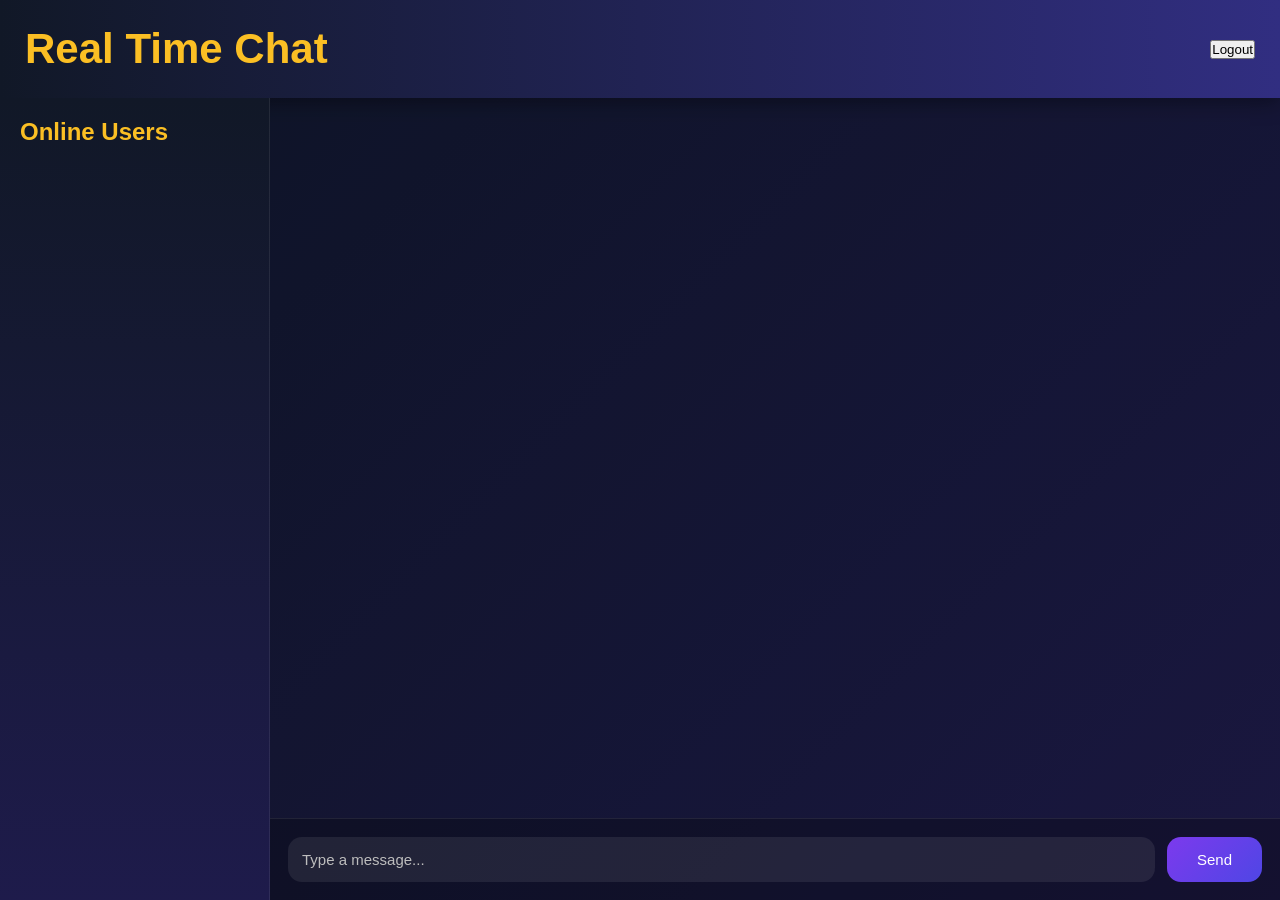
==== frontend/index.html @ c1fc49c5 "Initial commit" ====
<!DOCTYPE html>
<html lang="en">
<head>
    <meta charset="UTF-8">
    <meta name="viewport" content="width=device-width, initial-scale=1.0">
    <title>Real Time Chat</title>

    <link rel="stylesheet" href="style.css">
</head>
<body>

    <div class="container">

        <div class="header">

          <h1>Real Time Chat</h1>

         <button id="logoutBtn">
           Logout
         </button>

        </div>

        <div class="main">

        <div class="users">

          <h2>Online Users</h2>

          <div id="user-list"></div>

        </div>

            <div class="chat-area">

                <div class="messages">



                </div>

                <div class="input-area">
                    <input
                        type="text"
                        placeholder="Type a message..."
                    >

                    <button id ="sendBtn">
                        Send
                    </button>
                </div>

            </div>

        </div>

    </div>

    <script src="app.js"></script>

</body>
</html>
---- frontend/style.css ----
*{
    margin: 0;
    padding: 0;
    box-sizing: border-box;
    font-family: "Segoe UI", sans-serif;
}

body{
    height: 100vh;
    background: linear-gradient(
        135deg,
        #0f172a,
        #1e1b4b
    );
}

.container{
    height: 100vh;
    display: flex;
    flex-direction: column;
}

.header{
    background: linear-gradient(
        90deg,
        #111827,
        #312e81
    );
    display: flex;
    justify-content: space-between;
    align-items: center;

    color: #fbbf24;

    padding: 25px;

    text-align: center;

    box-shadow: 0 4px 20px rgba(0,0,0,0.4);
}

.header h1{
    font-size: 42px;
    font-weight: 700;
}

.main{
    flex: 1;
    display: flex;
}

.users{
    width: 270px;

    background: linear-gradient(
        180deg,
        #111827,
        #1e1b4b
    );

    padding: 20px;

    color: white;

    border-right: 1px solid rgba(255,255,255,0.08);
}

.users h2{
    margin-bottom: 20px;
    color: #fbbf24;
}

.user{
    padding: 15px;

    margin-bottom: 15px;

    background: rgba(255,255,255,0.06);

    border: 1px solid rgba(255,255,255,0.08);

    border-radius: 15px;

    transition: 0.3s;
}

.user:hover{
    transform: translateY(-2px);

    background: rgba(255,255,255,0.1);
}

.chat-area{
    flex: 1;

    display: flex;

    flex-direction: column;

    background: rgba(0,0,0,0.15);
}

.messages{
    flex: 1;

    padding: 25px;

    overflow-y: auto;
}

.messages::-webkit-scrollbar{
    width: 8px;
}

.messages::-webkit-scrollbar-thumb{
    background: #4f46e5;
    border-radius: 10px;
}

.my-message{
    display: flex;

    flex-direction: column;

    align-items: flex-end;

    margin-bottom: 20px;
}

.other-message{
    display: flex;

    flex-direction: column;

    align-items: flex-start;

    margin-bottom: 20px;
}

.message-header{
    font-size:12px;
    color:#cbd5e1;
    margin-bottom:6px;
    font-weight:bold;
}

.message-bubble{
    background: linear-gradient(
        135deg,
        #6366f1,
        #4338ca
    );

    color: white;

    padding: 14px 18px;

    border-radius: 18px;

    max-width: 350px;

    box-shadow:
        0 4px 15px rgba(0,0,0,0.35);
}

.other-bubble{
    background: linear-gradient(
        135deg,
        #374151,
        #1f2937
    );

    color: white;

    padding: 14px 18px;

    border-radius: 18px;

    max-width: 350px;

    box-shadow:
        0 4px 15px rgba(0,0,0,0.35);
}

.input-area{
    display: flex;

    padding: 18px;

    gap: 12px;

    background: rgba(0,0,0,0.25);

    border-top: 1px solid rgba(255,255,255,0.08);
}

.input-area input{
    flex: 1;

    padding: 14px;

    border: none;

    outline: none;

    border-radius: 14px;

    background: rgba(255,255,255,0.08);

    color: white;

    font-size: 15px;
}

.input-area input::placeholder{
    color: #bdbdbd;
}

.input-area button{
    padding: 14px 30px;

    border: none;

    border-radius: 14px;

    background: linear-gradient(
        135deg,
        #7c3aed,
        #4f46e5
    );

    color: white;

    font-size: 15px;

    cursor: pointer;

    transition: 0.3s;
}

.input-area button:hover{
    transform: translateY(-2px);

    box-shadow:
        0 8px 20px rgba(79,70,229,0.5);
}

.login-container{
    height: 100vh;

    display: flex;

    justify-content: center;

    align-items: center;
}

.login-card{
    width: 400px;

    background: rgba(255,255,255,0.08);

    padding: 40px;

    border-radius: 20px;

    text-align: center;

    backdrop-filter: blur(10px);

    box-shadow:
        0 8px 30px rgba(0,0,0,0.4);
}

.login-card h1{
    color: #fbbf24;

    margin-bottom: 10px;
}

.login-card p{
    color: white;

    margin-bottom: 25px;
}

.login-card input{
    width: 100%;

    padding: 15px;

    border: none;

    border-radius: 12px;

    outline: none;

    margin-bottom: 20px;
}

.login-card button{
    width: 100%;

    padding: 15px;

    border: none;

    border-radius: 12px;

    cursor: pointer;

    background: linear-gradient(
        135deg,
        #7c3aed,
        #4f46e5
    );

    color: white;

    font-size: 16px;
}
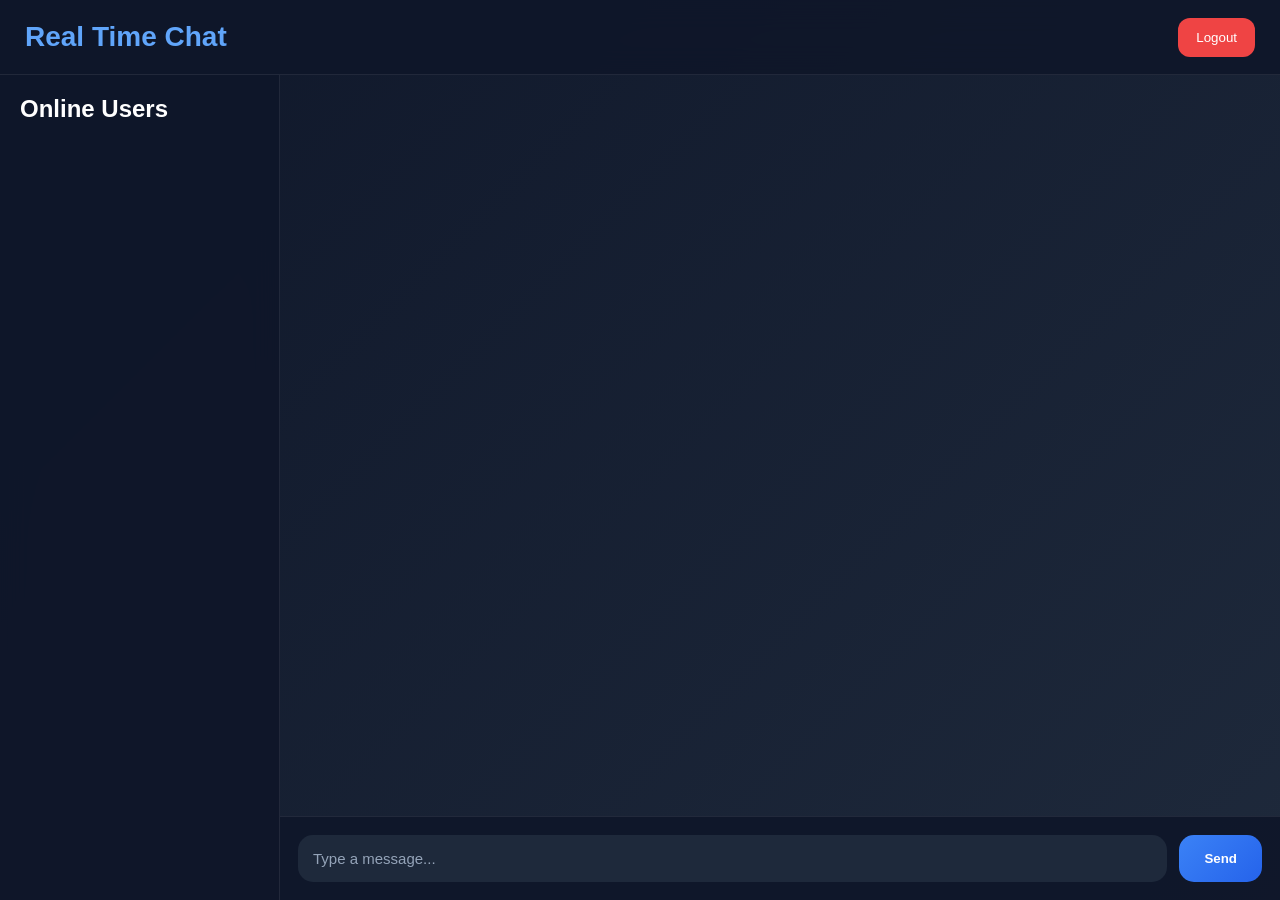
==== commit 7da4fb0b: "Fixed mobile layout" ====
--- a/frontend/index.html
+++ b/frontend/index.html
@@ -1,56 +1,55 @@
 <!DOCTYPE html>
 <html lang="en">
+
 <head>
     <meta charset="UTF-8">
     <meta name="viewport" content="width=device-width, initial-scale=1.0">
     <title>Real Time Chat</title>
-
     <link rel="stylesheet" href="style.css">
 </head>
+
 <body>
 
     <div class="container">
 
-        <div class="header">
+        <header class="header">
 
-          <h1>Real Time Chat</h1>
+            <h1>Real Time Chat</h1>
 
-         <button id="logoutBtn">
-           Logout
-         </button>
+            <button id="logoutBtn">
+                Logout
+            </button>
 
-        </div>
+        </header>
 
         <div class="main">
 
-        <div class="users">
+            <aside class="users">
 
-          <h2>Online Users</h2>
+                <h2>Online Users</h2>
 
-          <div id="user-list"></div>
+                <div id="user-list"></div>
 
-        </div>
+            </aside>
 
-            <div class="chat-area">
+            <section class="chat-area">
 
-                <div class="messages">
+                <div class="messages"></div>
 
+                <div class="input-area">
 
+                    <input
+                        type="text"
+                        placeholder="Type a message..."
+                        autocomplete="off">
+
+                    <button id="sendBtn">
+                        Send
+                    </button>
 
                 </div>
 
-                <div class="input-area">
-                    <input
-                        type="text"
-                        placeholder="Type a message..."
-                    >
-
-                    <button id ="sendBtn">
-                        Send
-                    </button>
-                </div>
-
-            </div>
+            </section>
 
         </div>
 
@@ -59,4 +58,5 @@
     <script src="app.js"></script>
 
 </body>
+
 </html>
--- a/frontend/style.css
+++ b/frontend/style.css
@@ -1,321 +1,365 @@
+
 *{
-    margin: 0;
-    padding: 0;
-    box-sizing: border-box;
-    font-family: "Segoe UI", sans-serif;
+    margin:0;
+    padding:0;
+    box-sizing:border-box;
+    font-family:'Segoe UI',sans-serif;
 }
 
 body{
-    height: 100vh;
-    background: linear-gradient(
-        135deg,
-        #0f172a,
-        #1e1b4b
-    );
-}
+    height:100vh;
+    background:linear-gradient(135deg,#0f172a,#1e293b);
+    overflow:hidden;
+}
+
+/* CONTAINER */
 
 .container{
-    height: 100vh;
-    display: flex;
-    flex-direction: column;
-}
+    height:100vh;
+    display:flex;
+    flex-direction:column;
+}
+
+/* HEADER */
 
 .header{
-    background: linear-gradient(
-        90deg,
-        #111827,
-        #312e81
-    );
-    display: flex;
-    justify-content: space-between;
-    align-items: center;
-
-    color: #fbbf24;
-
-    padding: 25px;
-
-    text-align: center;
-
-    box-shadow: 0 4px 20px rgba(0,0,0,0.4);
+    height:75px;
+    display:flex;
+    justify-content:space-between;
+    align-items:center;
+    padding:0 25px;
+    background:rgba(15,23,42,.9);
+    backdrop-filter:blur(15px);
+    border-bottom:1px solid rgba(255,255,255,.08);
 }
 
 .header h1{
-    font-size: 42px;
-    font-weight: 700;
-}
+    color:#60a5fa;
+    font-size:28px;
+    font-weight:700;
+}
+
+#logoutBtn{
+    border:none;
+    padding:12px 18px;
+    border-radius:12px;
+    cursor:pointer;
+    color:white;
+    background:#ef4444;
+    transition:.3s;
+}
+
+#logoutBtn:hover{
+    transform:translateY(-2px);
+}
+
+/* MAIN */
 
 .main{
-    flex: 1;
-    display: flex;
-}
+    flex:1;
+    display:flex;
+    overflow:hidden;
+}
+
+/* USERS */
 
 .users{
-    width: 270px;
-
-    background: linear-gradient(
-        180deg,
-        #111827,
-        #1e1b4b
-    );
-
-    padding: 20px;
-
-    color: white;
-
-    border-right: 1px solid rgba(255,255,255,0.08);
+    width:280px;
+    background:rgba(15,23,42,.95);
+    backdrop-filter:blur(15px);
+    border-right:1px solid rgba(255,255,255,.08);
+    padding:20px;
+    overflow-y:auto;
 }
 
 .users h2{
-    margin-bottom: 20px;
-    color: #fbbf24;
+    color:white;
+    margin-bottom:20px;
 }
 
 .user{
-    padding: 15px;
-
-    margin-bottom: 15px;
-
-    background: rgba(255,255,255,0.06);
-
-    border: 1px solid rgba(255,255,255,0.08);
-
-    border-radius: 15px;
-
-    transition: 0.3s;
+    padding:14px;
+    margin-bottom:12px;
+    border-radius:14px;
+    color:white;
+    background:rgba(255,255,255,.06);
+    transition:.3s;
 }
 
 .user:hover{
-    transform: translateY(-2px);
-
-    background: rgba(255,255,255,0.1);
-}
+    transform:translateY(-2px);
+    background:rgba(255,255,255,.12);
+}
+
+/* CHAT */
 
 .chat-area{
-    flex: 1;
-
-    display: flex;
-
-    flex-direction: column;
-
-    background: rgba(0,0,0,0.15);
+    flex:1;
+    display:flex;
+    flex-direction:column;
 }
 
 .messages{
-    flex: 1;
-
-    padding: 25px;
-
-    overflow-y: auto;
-}
-
-.messages::-webkit-scrollbar{
-    width: 8px;
-}
-
-.messages::-webkit-scrollbar-thumb{
-    background: #4f46e5;
-    border-radius: 10px;
-}
-
-.my-message{
-    display: flex;
-
-    flex-direction: column;
-
-    align-items: flex-end;
-
-    margin-bottom: 20px;
-}
-
-.other-message{
-    display: flex;
-
-    flex-direction: column;
-
-    align-items: flex-start;
-
-    margin-bottom: 20px;
-}
+    flex:1;
+    overflow-y:auto;
+    padding:25px;
+}
+
+/* MESSAGE HEADER */
 
 .message-header{
     font-size:12px;
     color:#cbd5e1;
-    margin-bottom:6px;
-    font-weight:bold;
+    margin-bottom:5px;
+    font-weight:600;
+}
+
+/* MY MESSAGE */
+
+.my-message{
+    display:flex;
+    flex-direction:column;
+    align-items:flex-end;
+    margin-bottom:18px;
+    animation:fadeIn .25s ease;
 }
 
 .message-bubble{
-    background: linear-gradient(
+    background:linear-gradient(
         135deg,
-        #6366f1,
-        #4338ca
+        #3b82f6,
+        #2563eb
     );
 
-    color: white;
-
-    padding: 14px 18px;
-
-    border-radius: 18px;
-
-    max-width: 350px;
+    color:white;
+
+    padding:14px 18px;
+
+    border-radius:
+        18px 18px 0 18px;
+
+    max-width:420px;
+
+    word-wrap:break-word;
 
     box-shadow:
-        0 4px 15px rgba(0,0,0,0.35);
+        0 5px 15px rgba(0,0,0,.25);
+}
+
+/* OTHER MESSAGE */
+
+.other-message{
+    display:flex;
+    flex-direction:column;
+    align-items:flex-start;
+    margin-bottom:18px;
+    animation:fadeIn .25s ease;
 }
 
 .other-bubble{
-    background: linear-gradient(
+    background:#1f2937;
+
+    color:white;
+
+    padding:14px 18px;
+
+    border-radius:
+        18px 18px 18px 0;
+
+    max-width:420px;
+
+    word-wrap:break-word;
+
+    box-shadow:
+        0 5px 15px rgba(0,0,0,.25);
+}
+
+/* INPUT */
+
+.input-area{
+    display:flex;
+    gap:12px;
+    padding:18px;
+    background:rgba(15,23,42,.95);
+    border-top:1px solid rgba(255,255,255,.08);
+}
+
+.input-area input{
+    flex:1;
+    border:none;
+    outline:none;
+    border-radius:15px;
+    padding:15px;
+    background:#1e293b;
+    color:white;
+    font-size:15px;
+}
+
+.input-area input::placeholder{
+    color:#94a3b8;
+}
+
+.input-area button{
+    border:none;
+    border-radius:15px;
+    padding:15px 25px;
+    cursor:pointer;
+    color:white;
+    font-weight:600;
+    background:linear-gradient(
         135deg,
-        #374151,
-        #1f2937
+        #3b82f6,
+        #2563eb
     );
-
-    color: white;
-
-    padding: 14px 18px;
-
-    border-radius: 18px;
-
-    max-width: 350px;
-
+    transition:.3s;
+}
+
+.input-area button:hover{
+    transform:translateY(-2px);
+}
+
+/* LOGIN */
+
+.login-container{
+    height:100vh;
+    display:flex;
+    justify-content:center;
+    align-items:center;
+}
+
+.login-card{
+    width:420px;
+    padding:40px;
+    border-radius:24px;
+    background:rgba(255,255,255,.08);
+    backdrop-filter:blur(15px);
     box-shadow:
-        0 4px 15px rgba(0,0,0,0.35);
-}
-
-.input-area{
-    display: flex;
-
-    padding: 18px;
-
-    gap: 12px;
-
-    background: rgba(0,0,0,0.25);
-
-    border-top: 1px solid rgba(255,255,255,0.08);
-}
-
-.input-area input{
-    flex: 1;
-
-    padding: 14px;
-
-    border: none;
-
-    outline: none;
-
-    border-radius: 14px;
-
-    background: rgba(255,255,255,0.08);
-
-    color: white;
-
-    font-size: 15px;
-}
-
-.input-area input::placeholder{
-    color: #bdbdbd;
-}
-
-.input-area button{
-    padding: 14px 30px;
-
-    border: none;
-
-    border-radius: 14px;
-
-    background: linear-gradient(
+        0 10px 30px rgba(0,0,0,.35);
+    text-align:center;
+}
+
+.login-card h1{
+    color:#60a5fa;
+    margin-bottom:10px;
+}
+
+.login-card p{
+    color:#cbd5e1;
+    margin-bottom:25px;
+}
+
+.login-card input{
+    width:100%;
+    padding:15px;
+    border:none;
+    outline:none;
+    border-radius:14px;
+    margin-bottom:18px;
+}
+
+.login-card button{
+    width:100%;
+    padding:15px;
+    border:none;
+    border-radius:14px;
+    cursor:pointer;
+    color:white;
+    background:linear-gradient(
         135deg,
-        #7c3aed,
-        #4f46e5
+        #3b82f6,
+        #2563eb
     );
-
-    color: white;
-
-    font-size: 15px;
-
-    cursor: pointer;
-
-    transition: 0.3s;
-}
-
-.input-area button:hover{
-    transform: translateY(-2px);
-
-    box-shadow:
-        0 8px 20px rgba(79,70,229,0.5);
-}
-
-.login-container{
-    height: 100vh;
-
-    display: flex;
-
-    justify-content: center;
-
-    align-items: center;
-}
-
-.login-card{
-    width: 400px;
-
-    background: rgba(255,255,255,0.08);
-
-    padding: 40px;
-
-    border-radius: 20px;
-
-    text-align: center;
-
-    backdrop-filter: blur(10px);
-
-    box-shadow:
-        0 8px 30px rgba(0,0,0,0.4);
-}
-
-.login-card h1{
-    color: #fbbf24;
-
-    margin-bottom: 10px;
-}
-
-.login-card p{
-    color: white;
-
-    margin-bottom: 25px;
-}
-
-.login-card input{
-    width: 100%;
-
-    padding: 15px;
-
-    border: none;
-
-    border-radius: 12px;
-
-    outline: none;
-
-    margin-bottom: 20px;
-}
-
-.login-card button{
-    width: 100%;
-
-    padding: 15px;
-
-    border: none;
-
-    border-radius: 12px;
-
-    cursor: pointer;
-
-    background: linear-gradient(
-        135deg,
-        #7c3aed,
-        #4f46e5
-    );
-
-    color: white;
-
-    font-size: 16px;
-}+}
+
+/* ANIMATION */
+
+@keyframes fadeIn{
+    from{
+        opacity:0;
+        transform:translateY(10px);
+    }
+
+    to{
+        opacity:1;
+        transform:translateY(0);
+    }
+}
+
+/* MOBILE */
+
+@media (max-width: 768px) {
+
+    body{
+        overflow:hidden;
+    }
+
+    .header{
+        height:70px;
+        padding:0 15px;
+    }
+
+    .header h1{
+        font-size:24px;
+    }
+
+    #logoutBtn{
+        padding:10px 14px;
+        font-size:14px;
+    }
+
+    .main{
+        flex-direction:row;
+    }
+
+    .users{
+        display:none;
+    }
+
+    .chat-area{
+        width:100%;
+        height:calc(100vh - 70px);
+    }
+
+    .messages{
+        padding:15px;
+        flex:1;
+        overflow-y:auto;
+    }
+
+    .message-bubble,
+    .other-bubble{
+        max-width:85%;
+        font-size:15px;
+        padding:12px 14px;
+    }
+
+    .input-area{
+        padding:10px;
+        gap:8px;
+    }
+
+    .input-area input{
+        font-size:16px;
+        padding:12px;
+    }
+
+    .input-area button{
+        width:80px;
+        padding:12px;
+        font-size:14px;
+    }
+
+    .login-card{
+        width:92%;
+        padding:25px;
+    }
+
+    .login-card h1{
+        font-size:32px;
+    }
+}
+
+
+
+
+
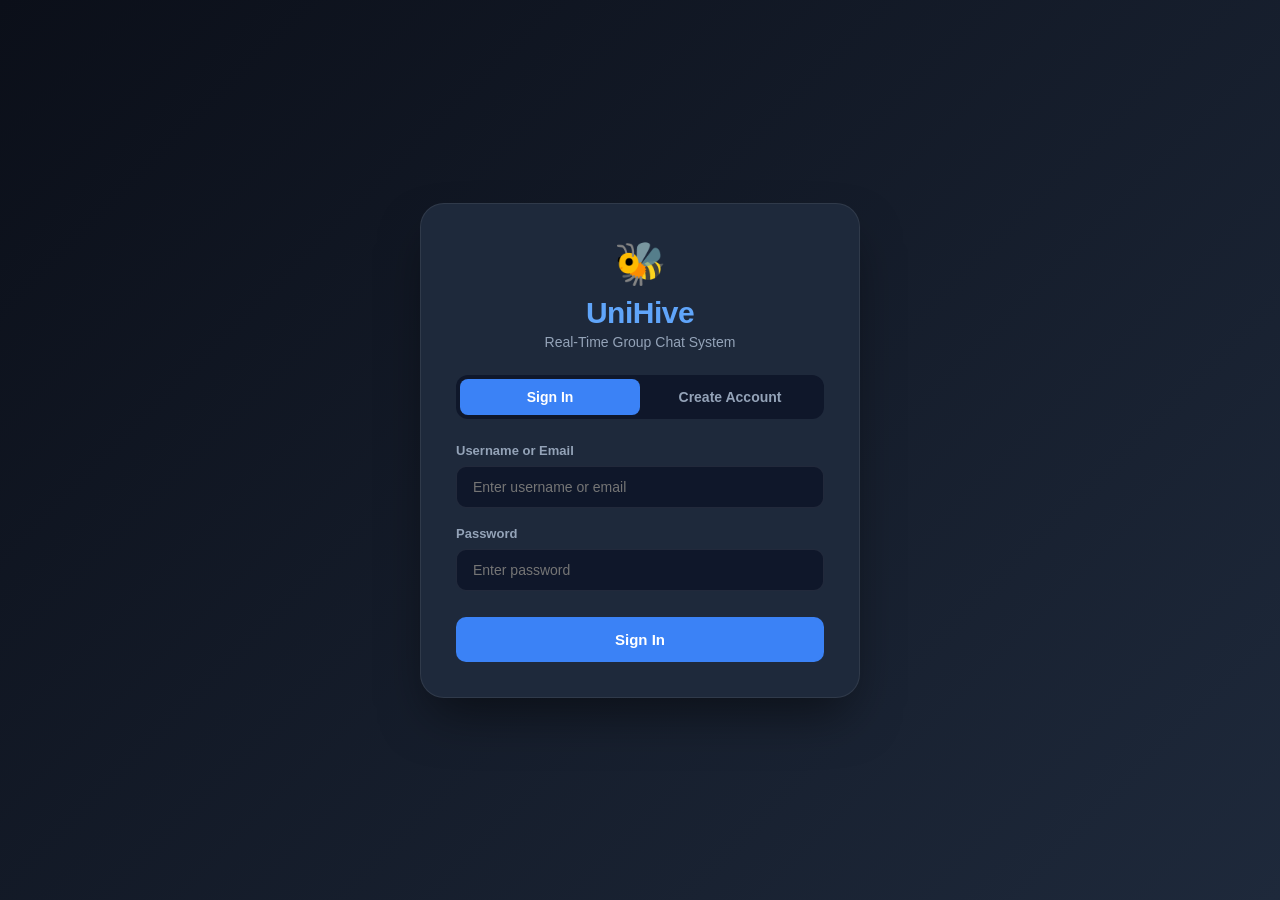
==== commit 9d41ac6d: "Implement UniHive cloud-ready group chat with Spring Boot, MongoDB Atlas, JWT, and WebSocket" ====
--- a/frontend/index.html
+++ b/frontend/index.html
@@ -1,62 +1,148 @@
 <!DOCTYPE html>
 <html lang="en">
-
 <head>
     <meta charset="UTF-8">
     <meta name="viewport" content="width=device-width, initial-scale=1.0">
-    <title>Real Time Chat</title>
+    <title>UniHive - Group Real-Time Chat</title>
     <link rel="stylesheet" href="style.css">
 </head>
-
 <body>
 
-    <div class="container">
+    <div class="app-container">
 
-        <header class="header">
+        <!-- Global Header -->
+        <header class="app-header">
+            <div class="header-brand">
+                <span class="header-logo">🐝</span>
+                <span class="header-title">UniHive</span>
+            </div>
 
-            <h1>Real Time Chat</h1>
-
-            <button id="logoutBtn">
-                Logout
-            </button>
-
+            <div class="header-user-info">
+                <span class="user-greeting">Logged in as: <strong id="currentUsername">User</strong></span>
+                <button id="logoutBtn" class="danger-btn">Logout</button>
+            </div>
         </header>
 
-        <div class="main">
+        <!-- DASHBOARD VIEW: Available Groups -->
+        <main id="dashboardView" class="view-panel">
+            <div class="dashboard-toolbar">
+                <div class="toolbar-left">
+                    <h2>Available Groups</h2>
+                    <p class="section-desc">Join existing rooms or create your own community</p>
+                </div>
+                <div class="toolbar-right">
+                    <input type="text" id="groupSearchInput" placeholder="🔍 Search groups..." class="search-input">
+                    <button id="openCreateModalBtn" class="primary-btn">+ Create Group</button>
+                </div>
+            </div>
 
-            <aside class="users">
+            <div id="groupsLoading" class="loading-state">
+                <div class="spinner"></div>
+                <p>Loading groups from MongoDB...</p>
+            </div>
 
-                <h2>Online Users</h2>
+            <div id="groupsGrid" class="groups-grid" style="display: none;"></div>
 
-                <div id="user-list"></div>
+            <div id="noGroupsMessage" class="empty-state" style="display: none;">
+                <p>No groups found. Be the first to create one!</p>
+            </div>
+        </main>
 
-            </aside>
-
-            <section class="chat-area">
-
-                <div class="messages"></div>
-
-                <div class="input-area">
-
-                    <input
-                        type="text"
-                        placeholder="Type a message..."
-                        autocomplete="off">
-
-                    <button id="sendBtn">
-                        Send
-                    </button>
-
+        <!-- GROUP CHAT VIEW: Real-Time Room -->
+        <main id="chatView" class="view-panel" style="display: none;">
+            <div class="chat-header">
+                <div class="chat-header-left">
+                    <button id="backToGroupsBtn" class="secondary-btn">⬅ Back to Groups</button>
+                    <div class="chat-title-info">
+                        <div class="chat-title-row">
+                            <h2 id="chatGroupName">Group Name</h2>
+                            <span id="chatAdminBadge" class="badge admin-badge" style="display: none;">👑 Admin</span>
+                        </div>
+                        <p class="chat-meta">
+                            <span id="chatGroupDesc">Group description</span> •
+                            <span id="chatGroupMembersCount">0 members</span> •
+                            <span class="online-indicator">🟢 <span id="onlineCount">1</span> online</span>
+                        </p>
+                    </div>
                 </div>
 
-            </section>
+                <div class="chat-header-actions">
+                    <button id="leaveGroupBtn" class="warning-btn">Leave Group</button>
+                    <button id="deleteGroupBtn" class="danger-btn" style="display: none;">Delete Group</button>
+                </div>
+            </div>
 
-        </div>
+            <div class="chat-body">
+                <!-- Messages & Input column -->
+                <section class="chat-conversation">
+                    <div id="messagesList" class="messages-container">
+                        <!-- Loaded history and live messages will appear here -->
+                    </div>
+
+                    <form id="chatForm" class="message-input-bar">
+                        <input
+                            type="text"
+                            id="messageInput"
+                            placeholder="Type a message..."
+                            autocomplete="off"
+                            required>
+                        <button type="submit" id="sendMessageBtn" class="primary-btn">Send</button>
+                    </form>
+                </section>
+
+                <!-- Members Sidebar -->
+                <aside class="chat-sidebar">
+                    <div class="sidebar-header">
+                        <h3>Members</h3>
+                    </div>
+                    <div id="groupMembersList" class="sidebar-members-list">
+                        <!-- Members populated here -->
+                    </div>
+                </aside>
+            </div>
+        </main>
 
     </div>
 
+    <!-- CREATE GROUP MODAL -->
+    <div id="createGroupModal" class="modal-overlay" style="display: none;">
+        <div class="modal-card">
+            <div class="modal-header">
+                <h3>Create New Group</h3>
+                <button id="closeModalBtn" class="modal-close">&times;</button>
+            </div>
+
+            <div id="createGroupError" class="auth-error" style="display: none;"></div>
+
+            <form id="createGroupForm">
+                <div class="form-group">
+                    <label for="newGroupName">Group Name</label>
+                    <input
+                        type="text"
+                        id="newGroupName"
+                        placeholder="e.g. CSE-A"
+                        maxlength="50"
+                        required>
+                </div>
+
+                <div class="form-group">
+                    <label for="newGroupDesc">Description</label>
+                    <textarea
+                        id="newGroupDesc"
+                        rows="3"
+                        placeholder="e.g. CSE A student discussion and announcements"
+                        maxlength="250"></textarea>
+                </div>
+
+                <div class="modal-actions">
+                    <button type="button" id="cancelModalBtn" class="secondary-btn">Cancel</button>
+                    <button type="submit" id="submitCreateGroupBtn" class="primary-btn">Create Group</button>
+                </div>
+            </form>
+        </div>
+    </div>
+
+    <script src="config.js"></script>
     <script src="app.js"></script>
-
 </body>
-
 </html>
--- a/frontend/style.css
+++ b/frontend/style.css
@@ -1,365 +1,781 @@
-
-*{
-    margin:0;
-    padding:0;
-    box-sizing:border-box;
-    font-family:'Segoe UI',sans-serif;
-}
-
-body{
-    height:100vh;
-    background:linear-gradient(135deg,#0f172a,#1e293b);
-    overflow:hidden;
-}
-
-/* CONTAINER */
-
-.container{
-    height:100vh;
-    display:flex;
-    flex-direction:column;
-}
-
-/* HEADER */
-
-.header{
-    height:75px;
-    display:flex;
-    justify-content:space-between;
-    align-items:center;
-    padding:0 25px;
-    background:rgba(15,23,42,.9);
-    backdrop-filter:blur(15px);
-    border-bottom:1px solid rgba(255,255,255,.08);
-}
-
-.header h1{
-    color:#60a5fa;
-    font-size:28px;
-    font-weight:700;
-}
-
-#logoutBtn{
-    border:none;
-    padding:12px 18px;
-    border-radius:12px;
-    cursor:pointer;
-    color:white;
-    background:#ef4444;
-    transition:.3s;
-}
-
-#logoutBtn:hover{
-    transform:translateY(-2px);
-}
-
-/* MAIN */
-
-.main{
-    flex:1;
-    display:flex;
-    overflow:hidden;
-}
-
-/* USERS */
-
-.users{
-    width:280px;
-    background:rgba(15,23,42,.95);
-    backdrop-filter:blur(15px);
-    border-right:1px solid rgba(255,255,255,.08);
-    padding:20px;
-    overflow-y:auto;
-}
-
-.users h2{
-    color:white;
-    margin-bottom:20px;
-}
-
-.user{
-    padding:14px;
-    margin-bottom:12px;
-    border-radius:14px;
-    color:white;
-    background:rgba(255,255,255,.06);
-    transition:.3s;
-}
-
-.user:hover{
-    transform:translateY(-2px);
-    background:rgba(255,255,255,.12);
-}
-
-/* CHAT */
-
-.chat-area{
-    flex:1;
-    display:flex;
-    flex-direction:column;
-}
-
-.messages{
-    flex:1;
-    overflow-y:auto;
-    padding:25px;
-}
-
-/* MESSAGE HEADER */
-
-.message-header{
-    font-size:12px;
-    color:#cbd5e1;
-    margin-bottom:5px;
-    font-weight:600;
-}
-
-/* MY MESSAGE */
-
-.my-message{
-    display:flex;
-    flex-direction:column;
-    align-items:flex-end;
-    margin-bottom:18px;
-    animation:fadeIn .25s ease;
-}
-
-.message-bubble{
-    background:linear-gradient(
-        135deg,
-        #3b82f6,
-        #2563eb
-    );
-
-    color:white;
-
-    padding:14px 18px;
-
-    border-radius:
-        18px 18px 0 18px;
-
-    max-width:420px;
-
-    word-wrap:break-word;
-
-    box-shadow:
-        0 5px 15px rgba(0,0,0,.25);
-}
-
-/* OTHER MESSAGE */
-
-.other-message{
-    display:flex;
-    flex-direction:column;
-    align-items:flex-start;
-    margin-bottom:18px;
-    animation:fadeIn .25s ease;
-}
-
-.other-bubble{
-    background:#1f2937;
-
-    color:white;
-
-    padding:14px 18px;
-
-    border-radius:
-        18px 18px 18px 0;
-
-    max-width:420px;
-
-    word-wrap:break-word;
-
-    box-shadow:
-        0 5px 15px rgba(0,0,0,.25);
-}
-
-/* INPUT */
-
-.input-area{
-    display:flex;
-    gap:12px;
-    padding:18px;
-    background:rgba(15,23,42,.95);
-    border-top:1px solid rgba(255,255,255,.08);
-}
-
-.input-area input{
-    flex:1;
-    border:none;
-    outline:none;
-    border-radius:15px;
-    padding:15px;
-    background:#1e293b;
-    color:white;
-    font-size:15px;
-}
-
-.input-area input::placeholder{
-    color:#94a3b8;
-}
-
-.input-area button{
-    border:none;
-    border-radius:15px;
-    padding:15px 25px;
-    cursor:pointer;
-    color:white;
-    font-weight:600;
-    background:linear-gradient(
-        135deg,
-        #3b82f6,
-        #2563eb
-    );
-    transition:.3s;
-}
-
-.input-area button:hover{
-    transform:translateY(-2px);
-}
-
-/* LOGIN */
-
-.login-container{
-    height:100vh;
-    display:flex;
-    justify-content:center;
-    align-items:center;
-}
-
-.login-card{
-    width:420px;
-    padding:40px;
-    border-radius:24px;
-    background:rgba(255,255,255,.08);
-    backdrop-filter:blur(15px);
-    box-shadow:
-        0 10px 30px rgba(0,0,0,.35);
-    text-align:center;
-}
-
-.login-card h1{
-    color:#60a5fa;
-    margin-bottom:10px;
-}
-
-.login-card p{
-    color:#cbd5e1;
-    margin-bottom:25px;
-}
-
-.login-card input{
-    width:100%;
-    padding:15px;
-    border:none;
-    outline:none;
-    border-radius:14px;
-    margin-bottom:18px;
-}
-
-.login-card button{
-    width:100%;
-    padding:15px;
-    border:none;
-    border-radius:14px;
-    cursor:pointer;
-    color:white;
-    background:linear-gradient(
-        135deg,
-        #3b82f6,
-        #2563eb
-    );
-}
-
-/* ANIMATION */
-
-@keyframes fadeIn{
-    from{
-        opacity:0;
-        transform:translateY(10px);
-    }
-
-    to{
-        opacity:1;
-        transform:translateY(0);
-    }
-}
-
-/* MOBILE */
-
-@media (max-width: 768px) {
-
-    body{
-        overflow:hidden;
-    }
-
-    .header{
-        height:70px;
-        padding:0 15px;
-    }
-
-    .header h1{
-        font-size:24px;
-    }
-
-    #logoutBtn{
-        padding:10px 14px;
-        font-size:14px;
-    }
-
-    .main{
-        flex-direction:row;
-    }
-
-    .users{
-        display:none;
-    }
-
-    .chat-area{
-        width:100%;
-        height:calc(100vh - 70px);
-    }
-
-    .messages{
-        padding:15px;
-        flex:1;
-        overflow-y:auto;
-    }
-
-    .message-bubble,
-    .other-bubble{
-        max-width:85%;
-        font-size:15px;
-        padding:12px 14px;
-    }
-
-    .input-area{
-        padding:10px;
-        gap:8px;
-    }
-
-    .input-area input{
-        font-size:16px;
-        padding:12px;
-    }
-
-    .input-area button{
-        width:80px;
-        padding:12px;
-        font-size:14px;
-    }
-
-    .login-card{
-        width:92%;
-        padding:25px;
-    }
-
-    .login-card h1{
-        font-size:32px;
-    }
-}
-
-
-
-
-
+* {
+    margin: 0;
+    padding: 0;
+    box-sizing: border-box;
+    font-family: -apple-system, BlinkMacSystemFont, 'Segoe UI', Roboto, Oxygen, Ubuntu, Cantarell, sans-serif;
+}
+
+:root {
+    --bg-dark: #0f172a;
+    --card-bg: #1e293b;
+    --card-hover: #273549;
+    --primary: #3b82f6;
+    --primary-hover: #2563eb;
+    --danger: #ef4444;
+    --danger-hover: #dc2626;
+    --warning: #f59e0b;
+    --warning-hover: #d97706;
+    --secondary: #334155;
+    --secondary-hover: #475569;
+    --text-main: #f8fafc;
+    --text-muted: #94a3b8;
+    --border-color: rgba(255, 255, 255, 0.08);
+}
+
+body {
+    height: 100vh;
+    background: linear-gradient(135deg, #0b0f19 0%, #1e293b 100%);
+    color: var(--text-main);
+    overflow: hidden;
+}
+
+/* ============================================================
+   APP CONTAINER & HEADER
+   ============================================================ */
+.app-container {
+    height: 100vh;
+    display: flex;
+    flex-direction: column;
+}
+
+.app-header {
+    height: 70px;
+    display: flex;
+    justify-content: space-between;
+    align-items: center;
+    padding: 0 30px;
+    background: rgba(15, 23, 42, 0.95);
+    border-bottom: 1px solid var(--border-color);
+    backdrop-filter: blur(10px);
+    z-index: 10;
+}
+
+.header-brand {
+    display: flex;
+    align-items: center;
+    gap: 12px;
+}
+
+.header-logo {
+    font-size: 28px;
+}
+
+.header-title {
+    color: #60a5fa;
+    font-size: 24px;
+    font-weight: 700;
+    letter-spacing: -0.5px;
+}
+
+.header-user-info {
+    display: flex;
+    align-items: center;
+    gap: 16px;
+}
+
+.user-greeting {
+    color: var(--text-muted);
+    font-size: 14px;
+}
+
+.user-greeting strong {
+    color: var(--text-main);
+}
+
+/* ============================================================
+   BUTTONS & BADGES
+   ============================================================ */
+button {
+    font-size: 14px;
+    font-weight: 600;
+    border-radius: 10px;
+    border: none;
+    cursor: pointer;
+    transition: all 0.2s ease;
+    display: inline-flex;
+    align-items: center;
+    justify-content: center;
+}
+
+button:disabled {
+    opacity: 0.6;
+    cursor: not-allowed;
+}
+
+.primary-btn {
+    background: var(--primary);
+    color: white;
+    padding: 10px 20px;
+}
+
+.primary-btn:hover:not(:disabled) {
+    background: var(--primary-hover);
+    transform: translateY(-1px);
+}
+
+.secondary-btn {
+    background: var(--secondary);
+    color: var(--text-main);
+    padding: 10px 18px;
+}
+
+.secondary-btn:hover:not(:disabled) {
+    background: var(--secondary-hover);
+}
+
+.danger-btn {
+    background: var(--danger);
+    color: white;
+    padding: 8px 16px;
+}
+
+.danger-btn:hover:not(:disabled) {
+    background: var(--danger-hover);
+}
+
+.warning-btn {
+    background: var(--warning);
+    color: white;
+    padding: 8px 16px;
+}
+
+.warning-btn:hover:not(:disabled) {
+    background: var(--warning-hover);
+}
+
+.badge {
+    padding: 4px 10px;
+    border-radius: 20px;
+    font-size: 12px;
+    font-weight: 600;
+}
+
+.admin-badge {
+    background: rgba(245, 158, 11, 0.2);
+    color: #fcd34d;
+    border: 1px solid rgba(245, 158, 11, 0.4);
+}
+
+/* ============================================================
+   VIEW PANELS
+   ============================================================ */
+.view-panel {
+    flex: 1;
+    overflow-y: auto;
+    position: relative;
+}
+
+/* ============================================================
+   DASHBOARD VIEW
+   ============================================================ */
+#dashboardView {
+    padding: 30px 40px;
+    max-width: 1400px;
+    margin: 0 auto;
+    width: 100%;
+}
+
+.dashboard-toolbar {
+    display: flex;
+    justify-content: space-between;
+    align-items: center;
+    margin-bottom: 30px;
+    flex-wrap: wrap;
+    gap: 16px;
+}
+
+.toolbar-left h2 {
+    font-size: 26px;
+    font-weight: 700;
+    color: #f1f5f9;
+}
+
+.section-desc {
+    color: var(--text-muted);
+    font-size: 14px;
+    margin-top: 4px;
+}
+
+.toolbar-right {
+    display: flex;
+    gap: 12px;
+    align-items: center;
+}
+
+.search-input {
+    background: var(--card-bg);
+    border: 1px solid var(--border-color);
+    color: var(--text-main);
+    padding: 10px 16px;
+    border-radius: 10px;
+    font-size: 14px;
+    outline: none;
+    width: 240px;
+    transition: border-color 0.2s;
+}
+
+.search-input:focus {
+    border-color: var(--primary);
+}
+
+.groups-grid {
+    display: grid;
+    grid-template-columns: repeat(auto-fill, minmax(320px, 1fr));
+    gap: 20px;
+}
+
+.group-card {
+    background: var(--card-bg);
+    border: 1px solid var(--border-color);
+    border-radius: 16px;
+    padding: 24px;
+    display: flex;
+    flex-direction: column;
+    justify-content: space-between;
+    transition: transform 0.2s ease, border-color 0.2s ease, box-shadow 0.2s ease;
+}
+
+.group-card:hover {
+    transform: translateY(-3px);
+    border-color: rgba(96, 165, 250, 0.4);
+    box-shadow: 0 10px 25px -5px rgba(0, 0, 0, 0.3);
+}
+
+.group-card-header {
+    display: flex;
+    justify-content: space-between;
+    align-items: flex-start;
+    margin-bottom: 12px;
+}
+
+.group-card-title {
+    font-size: 20px;
+    font-weight: 700;
+    color: #60a5fa;
+}
+
+.group-card-desc {
+    color: #cbd5e1;
+    font-size: 14px;
+    line-height: 1.5;
+    margin-bottom: 20px;
+    flex: 1;
+}
+
+.group-card-footer {
+    display: flex;
+    justify-content: space-between;
+    align-items: center;
+    border-top: 1px solid var(--border-color);
+    padding-top: 16px;
+}
+
+.member-count-pill {
+    color: var(--text-muted);
+    font-size: 13px;
+    font-weight: 500;
+}
+
+.card-action-btn {
+    padding: 8px 18px;
+    font-size: 13px;
+    border-radius: 8px;
+}
+
+.open-chat-btn {
+    background: var(--primary);
+    color: white;
+}
+
+.open-chat-btn:hover {
+    background: var(--primary-hover);
+}
+
+.join-group-btn {
+    background: #10b981;
+    color: white;
+}
+
+.join-group-btn:hover {
+    background: #059669;
+}
+
+.loading-state, .empty-state {
+    text-align: center;
+    padding: 60px 20px;
+    color: var(--text-muted);
+}
+
+.spinner {
+    width: 36px;
+    height: 36px;
+    border: 3px solid rgba(255, 255, 255, 0.1);
+    border-top-color: var(--primary);
+    border-radius: 50%;
+    animation: spin 0.8s linear infinite;
+    margin: 0 auto 16px;
+}
+
+@keyframes spin {
+    to { transform: rotate(360deg); }
+}
+
+/* ============================================================
+   GROUP CHAT VIEW
+   ============================================================ */
+#chatView {
+    display: flex;
+    flex-direction: column;
+    height: calc(100vh - 70px);
+}
+
+.chat-header {
+    height: 75px;
+    padding: 0 25px;
+    background: rgba(15, 23, 42, 0.8);
+    border-bottom: 1px solid var(--border-color);
+    display: flex;
+    justify-content: space-between;
+    align-items: center;
+    flex-shrink: 0;
+}
+
+.chat-header-left {
+    display: flex;
+    align-items: center;
+    gap: 20px;
+}
+
+.chat-title-row {
+    display: flex;
+    align-items: center;
+    gap: 12px;
+}
+
+.chat-title-row h2 {
+    font-size: 20px;
+    color: #60a5fa;
+    font-weight: 700;
+}
+
+.chat-meta {
+    font-size: 13px;
+    color: var(--text-muted);
+    margin-top: 3px;
+}
+
+.online-indicator {
+    color: #4ade80;
+    font-weight: 600;
+}
+
+.chat-header-actions {
+    display: flex;
+    gap: 10px;
+}
+
+.chat-body {
+    flex: 1;
+    display: flex;
+    overflow: hidden;
+}
+
+.chat-conversation {
+    flex: 1;
+    display: flex;
+    flex-direction: column;
+    background: #0f172a;
+}
+
+.messages-container {
+    flex: 1;
+    overflow-y: auto;
+    padding: 25px 30px;
+    display: flex;
+    flex-direction: column;
+    gap: 16px;
+}
+
+.chat-loading, .chat-empty, .chat-error {
+    text-align: center;
+    margin: auto;
+    color: var(--text-muted);
+    font-size: 15px;
+}
+
+.my-message {
+    display: flex;
+    flex-direction: column;
+    align-items: flex-end;
+}
+
+.other-message {
+    display: flex;
+    flex-direction: column;
+    align-items: flex-start;
+}
+
+.message-header {
+    font-size: 12px;
+    color: var(--text-muted);
+    margin-bottom: 4px;
+    display: flex;
+    gap: 6px;
+}
+
+.message-bubble {
+    background: #2563eb;
+    color: white;
+    padding: 12px 18px;
+    border-radius: 18px 18px 2px 18px;
+    max-width: 550px;
+    word-break: break-word;
+    box-shadow: 0 2px 8px rgba(0, 0, 0, 0.2);
+    font-size: 15px;
+    line-height: 1.45;
+}
+
+.other-bubble {
+    background: #1e293b;
+    color: #f1f5f9;
+    padding: 12px 18px;
+    border-radius: 18px 18px 18px 2px;
+    max-width: 550px;
+    word-break: break-word;
+    border: 1px solid var(--border-color);
+    box-shadow: 0 2px 8px rgba(0, 0, 0, 0.15);
+    font-size: 15px;
+    line-height: 1.45;
+}
+
+.message-input-bar {
+    display: flex;
+    gap: 12px;
+    padding: 16px 25px;
+    background: rgba(15, 23, 42, 0.95);
+    border-top: 1px solid var(--border-color);
+    flex-shrink: 0;
+}
+
+.message-input-bar input {
+    flex: 1;
+    background: var(--card-bg);
+    border: 1px solid var(--border-color);
+    border-radius: 12px;
+    padding: 14px 18px;
+    color: var(--text-main);
+    font-size: 15px;
+    outline: none;
+    transition: border-color 0.2s;
+}
+
+.message-input-bar input:focus {
+    border-color: var(--primary);
+}
+
+.message-input-bar button {
+    padding: 12px 28px;
+    font-size: 15px;
+}
+
+.chat-sidebar {
+    width: 280px;
+    background: #0d1322;
+    border-left: 1px solid var(--border-color);
+    display: flex;
+    flex-direction: column;
+}
+
+.sidebar-header {
+    padding: 18px 20px;
+    border-bottom: 1px solid var(--border-color);
+}
+
+.sidebar-header h3 {
+    font-size: 15px;
+    color: var(--text-muted);
+    text-transform: uppercase;
+    letter-spacing: 0.5px;
+    font-weight: 700;
+}
+
+.sidebar-members-list {
+    flex: 1;
+    overflow-y: auto;
+    padding: 14px;
+}
+
+.sidebar-member-item {
+    display: flex;
+    align-items: center;
+    gap: 10px;
+    padding: 10px 12px;
+    border-radius: 8px;
+    font-size: 14px;
+    color: #e2e8f0;
+    transition: background 0.15s;
+}
+
+.sidebar-member-item:hover {
+    background: rgba(255, 255, 255, 0.04);
+}
+
+.member-dot {
+    width: 9px;
+    height: 9px;
+    border-radius: 50%;
+    flex-shrink: 0;
+}
+
+.dot-online {
+    background: #4ade80;
+    box-shadow: 0 0 8px rgba(74, 222, 128, 0.6);
+}
+
+.dot-offline {
+    background: #64748b;
+}
+
+.sidebar-member-item small {
+    color: var(--text-muted);
+    font-size: 12px;
+}
+
+/* ============================================================
+   MODAL DIALOG
+   ============================================================ */
+.modal-overlay {
+    position: fixed;
+    top: 0;
+    left: 0;
+    right: 0;
+    bottom: 0;
+    background: rgba(0, 0, 0, 0.7);
+    backdrop-filter: blur(4px);
+    display: flex;
+    align-items: center;
+    justify-content: center;
+    z-index: 100;
+}
+
+.modal-card {
+    background: #1e293b;
+    border: 1px solid var(--border-color);
+    border-radius: 20px;
+    width: 480px;
+    max-width: 90%;
+    padding: 30px;
+    box-shadow: 0 20px 40px rgba(0, 0, 0, 0.5);
+}
+
+.modal-header {
+    display: flex;
+    justify-content: space-between;
+    align-items: center;
+    margin-bottom: 20px;
+}
+
+.modal-header h3 {
+    font-size: 20px;
+    color: #60a5fa;
+    font-weight: 700;
+}
+
+.modal-close {
+    background: none;
+    border: none;
+    color: var(--text-muted);
+    font-size: 28px;
+    cursor: pointer;
+    line-height: 1;
+}
+
+.modal-close:hover {
+    color: var(--text-main);
+}
+
+.form-group {
+    margin-bottom: 18px;
+}
+
+.form-group label {
+    display: block;
+    font-size: 13px;
+    font-weight: 600;
+    color: var(--text-muted);
+    margin-bottom: 8px;
+}
+
+.form-group input, .form-group textarea {
+    width: 100%;
+    background: #0f172a;
+    border: 1px solid var(--border-color);
+    border-radius: 10px;
+    padding: 12px 16px;
+    color: var(--text-main);
+    font-size: 14px;
+    outline: none;
+    transition: border-color 0.2s;
+}
+
+.form-group input:focus, .form-group textarea:focus {
+    border-color: var(--primary);
+}
+
+.modal-actions {
+    display: flex;
+    justify-content: flex-end;
+    gap: 12px;
+    margin-top: 24px;
+}
+
+/* ============================================================
+   AUTH / LOGIN PAGE
+   ============================================================ */
+.login-container {
+    height: 100vh;
+    display: flex;
+    justify-content: center;
+    align-items: center;
+    padding: 20px;
+}
+
+.login-card {
+    width: 440px;
+    max-width: 100%;
+    background: #1e293b;
+    border: 1px solid var(--border-color);
+    padding: 35px;
+    border-radius: 24px;
+    box-shadow: 0 25px 50px -12px rgba(0, 0, 0, 0.5);
+}
+
+.brand {
+    text-align: center;
+    margin-bottom: 25px;
+}
+
+.brand-logo {
+    font-size: 42px;
+    margin-bottom: 8px;
+}
+
+.brand h1 {
+    color: #60a5fa;
+    font-size: 30px;
+    font-weight: 800;
+    letter-spacing: -0.5px;
+}
+
+.brand-tagline {
+    color: var(--text-muted);
+    font-size: 14px;
+    margin-top: 4px;
+}
+
+.auth-tabs {
+    display: flex;
+    background: #0f172a;
+    border-radius: 12px;
+    padding: 4px;
+    margin-bottom: 24px;
+}
+
+.tab-btn {
+    flex: 1;
+    background: transparent;
+    color: var(--text-muted);
+    padding: 10px;
+    border-radius: 8px;
+    font-size: 14px;
+    font-weight: 600;
+    transition: all 0.2s;
+}
+
+.tab-btn.active {
+    background: var(--primary);
+    color: white;
+}
+
+.auth-error {
+    background: rgba(239, 68, 68, 0.15);
+    border: 1px solid rgba(239, 68, 68, 0.4);
+    color: #fca5a5;
+    padding: 12px 16px;
+    border-radius: 10px;
+    font-size: 13px;
+    margin-bottom: 20px;
+    line-height: 1.4;
+}
+
+.login-card .primary-btn {
+    width: 100%;
+    padding: 14px;
+    font-size: 15px;
+    margin-top: 8px;
+}
+
+/* ============================================================
+   MOBILE RESPONSIVENESS
+   ============================================================ */
+@media screen and (max-width: 768px) {
+    .app-header {
+        padding: 0 16px;
+        height: 60px;
+    }
+
+    .header-title {
+        font-size: 20px;
+    }
+
+    #dashboardView {
+        padding: 20px 16px;
+    }
+
+    .dashboard-toolbar {
+        flex-direction: column;
+        align-items: stretch;
+    }
+
+    .toolbar-right {
+        flex-direction: column;
+    }
+
+    .search-input {
+        width: 100%;
+    }
+
+    .toolbar-right button {
+        width: 100%;
+    }
+
+    .chat-sidebar {
+        display: none !important;
+    }
+
+    .chat-header {
+        padding: 0 16px;
+        height: 70px;
+    }
+
+    .chat-title-row h2 {
+        font-size: 16px;
+    }
+
+    .chat-meta {
+        font-size: 11px;
+    }
+
+    .messages-container {
+        padding: 16px;
+    }
+
+    .message-bubble, .other-bubble {
+        max-width: 85%;
+        font-size: 14px;
+    }
+
+    .message-input-bar {
+        padding: 12px 16px;
+    }
+}
